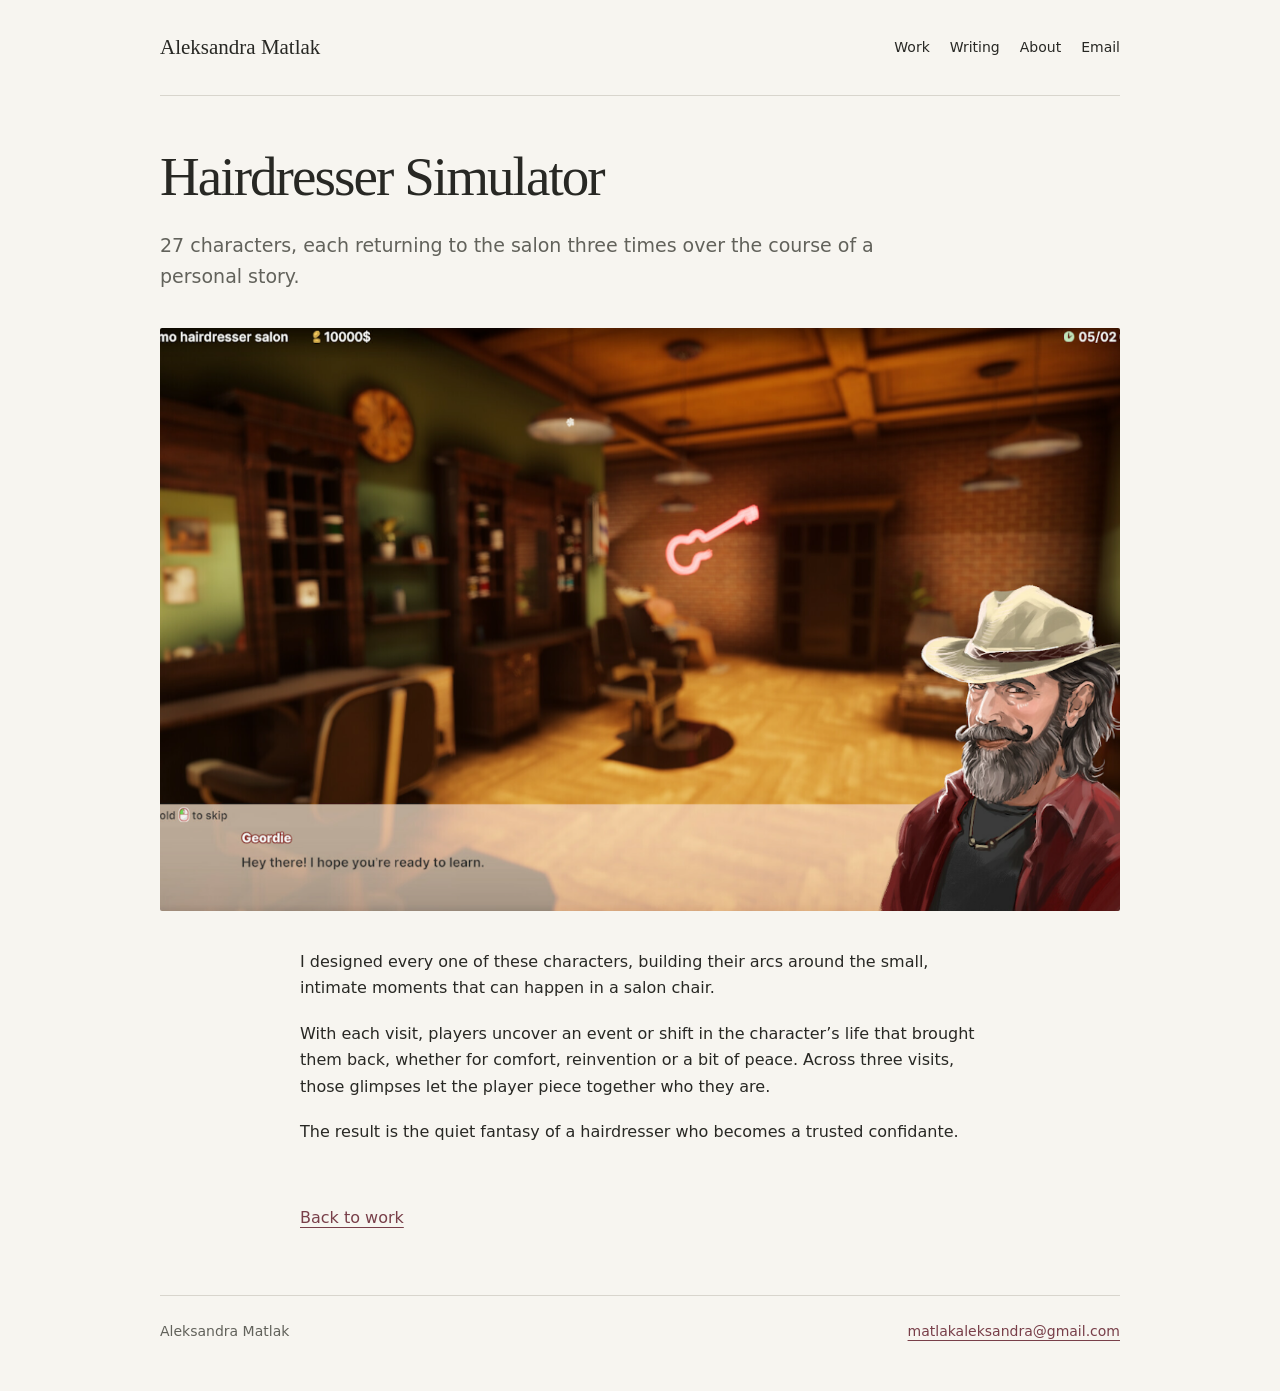
==== hairdresser-simulator.html @ a3fd0faa "Add files via upload" ====
<!doctype html>
<html lang="en">
<head>
<meta charset="utf-8">
<meta name="viewport" content="width=device-width, initial-scale=1">
<title>Hairdresser Simulator | Aleksandra Matlak</title>
<meta name="description" content="27 characters, each returning to the salon three times over the course of a personal story.">
<meta name="theme-color" content="#f7f5f0">
<meta name="google-site-verification" content="Sq1a5SdJUT8rtJiUaoS3WT-O1r0nAJLuoCb0HXONKi4">
<link rel="icon" href="assets/favicon.svg" type="image/svg+xml">
<link rel="stylesheet" href="styles.css">
</head>
<body>
<a class="skip-link" href="#main">Skip to content</a>
<div class="shell">
<header class="page-header"><a class="home-link" href="index.html">Aleksandra Matlak</a><nav class="nav" aria-label="Main"><a href="index.html#work">Work</a><a href="index.html#writing">Writing</a><a href="index.html#about">About</a><a href="mailto:matlakaleksandra@gmail.com">Email</a></nav></header>
<main id="main"><article class="article"><header><h1>Hairdresser Simulator</h1><p class="intro">27 characters, each returning to the salon three times over the course of a personal story.</p></header><figure class="wide-image"><img src="assets/geordiehairdresser.png" alt="A character conversation in Hairdresser Simulator"></figure><div class="prose">
<p>I designed every one of these characters, building their arcs around the small, intimate moments that can happen in a salon chair.</p>
<p>With each visit, players uncover an event or shift in the character’s life that brought them back, whether for comfort, reinvention or a bit of peace. Across three visits, those glimpses let the player piece together who they are.</p>
<p>The result is the quiet fantasy of a hairdresser who becomes a trusted confidante.</p>
<a class="back-link" href="index.html#work">Back to work</a></div></article></main>
<footer class="footer"><p>Aleksandra Matlak</p><a href="mailto:matlakaleksandra@gmail.com">matlakaleksandra@gmail.com</a></footer>
</div>
</body>
</html>
---- styles.css ----
/* Shared by every page. Change these colours to retheme the whole site. */
:root{--paper:#f7f5f0;--ink:#282824;--muted:#62625b;--accent:#783f49;--line:#d8d5cd;--serif:Georgia,'Times New Roman',serif;--sans:system-ui,-apple-system,BlinkMacSystemFont,'Segoe UI',sans-serif}
*{box-sizing:border-box}
html{scroll-padding-top:24px}
body{margin:0;background:var(--paper);color:var(--ink);font-family:var(--sans);font-size:16px;line-height:1.65;-webkit-font-smoothing:antialiased}
a{color:var(--accent);text-underline-offset:4px;text-decoration-thickness:1px}
a:hover{text-decoration-thickness:2px}
a:focus-visible,summary:focus-visible{outline:2px solid var(--accent);outline-offset:5px;border-radius:2px}
img{display:block;max-width:100%;height:auto}
p{margin:0 0 1.2em}
h1,h2,h3{line-height:1.2;font-weight:400;margin:0}
h1{font-family:var(--serif);font-size:clamp(38px,5.5vw,62px);letter-spacing:-.045em}
h2{font-size:21px;font-weight:600;letter-spacing:-.025em}
h3{font-size:19px;font-weight:600;letter-spacing:-.02em}
::selection{background:#e9d5d8;color:var(--ink)}
.shell{width:min(100% - 64px,960px);margin-inline:auto}
.skip-link{position:absolute;left:20px;top:-100px;padding:10px 16px;background:var(--paper);z-index:2}
.skip-link:focus{top:12px}
.masthead{padding-block:66px 38px;border-bottom:1px solid var(--line)}
.masthead .role{margin:10px 0 24px;font-size:18px;color:var(--muted)}
.nav{display:flex;gap:12px 28px;flex-wrap:wrap;align-items:center}
.nav a{text-decoration:none;color:var(--ink)}
.nav a:hover,.nav a[aria-current=page]{color:var(--accent);text-decoration:underline}
.home-section{padding-block:38px 0;scroll-margin-top:24px}
.home-section>h2{margin-bottom:10px}
.project{display:grid;grid-template-columns:minmax(0,1fr) 280px;gap:40px;padding-block:28px;border-bottom:1px solid var(--line);align-items:center}
.project h3{font-family:var(--serif);font-weight:400;font-size:29px;line-height:1.14;letter-spacing:-.025em}
.project h3 a{color:var(--ink);text-decoration:none}
.project h3 a:hover{color:var(--accent);text-decoration:underline}
.project p{margin:12px 0 0;max-width:48ch;color:var(--muted);font-size:16px;line-height:1.6}
.project img{width:100%;aspect-ratio:460/215;object-fit:cover;background:#ebe7df;border-radius:2px}
.sample-list{list-style:none;padding:0;margin:0}
.sample-list li{padding:22px 0;border-bottom:1px solid var(--line);display:grid;grid-template-columns:225px 1fr;gap:24px}
.sample-list a{font-family:var(--serif);font-size:25px;line-height:1.3}
.sample-list p{color:var(--muted);margin:0}
.about{padding-top:52px;padding-bottom:26px}
.about h2{margin-bottom:22px}
.about p{max-width:69ch}
.about .tools{color:var(--muted);font-size:15px}
.footer{border-top:1px solid var(--line);padding-block:24px 48px;display:flex;justify-content:space-between;gap:16px;flex-wrap:wrap;font-size:14px}
.footer p{margin:0;color:var(--muted)}
.page-header{padding-block:30px;border-bottom:1px solid var(--line);display:flex;justify-content:space-between;align-items:center;gap:20px;flex-wrap:wrap}
.page-header .home-link{font-family:var(--serif);font-size:21px;color:var(--ink);text-decoration:none}
.page-header .nav{font-size:14px;gap:20px}
.article{padding-block:48px 64px}
.article>header{max-width:760px;margin-bottom:36px}
.article h1{font-size:clamp(36px,5vw,55px);letter-spacing:-.035em}
.article .intro{font-size:19px;line-height:1.65;margin:20px 0 0;color:var(--muted);max-width:62ch}
.prose{max-width:680px;margin-inline:auto}
.prose h2{margin-block:38px 16px}
.prose h3{margin-block:28px 12px}
.prose li{margin-bottom:12px}
.prose ul,.prose ol{padding-left:24px}
.wide-image{margin:0 0 38px}
.wide-image img{width:100%;border-radius:2px}
.cover-image{max-width:680px;margin-inline:auto}
.cover-image img{width:100%}
figcaption{font-size:14px;color:var(--muted);margin-top:10px}
.actions{display:flex;flex-wrap:wrap;gap:16px 28px;margin-top:28px}
.sample-prose{font-family:var(--serif);font-size:21px;line-height:1.85;margin-block:36px}
.sample-prose p{margin-bottom:1em}
.back-link{display:inline-block;margin-top:40px}
.diagram{margin:28px 0 40px}
.diagram a{display:block}
.diagram img{width:100%;background:#f5f0e8}
.entity-grid{display:grid;grid-template-columns:1fr 1fr;gap:26px;margin-block:24px}
.entity-name{font-weight:600;margin-bottom:4px}
.entity-role{font-size:14px;color:var(--muted);margin-bottom:8px}
.entity-desc{margin:0}
.quest-steps{padding-left:24px}
.quest-step{padding-left:6px;margin-bottom:22px}
.quest-step p{margin:0}
@media(max-width:650px){
 .shell{width:calc(100% - 40px)}
 .masthead{padding-top:38px;padding-bottom:28px}
 .masthead .role{font-size:16px}
 .nav{gap:12px 23px}
 .project{grid-template-columns:1fr;gap:18px;padding-block:26px}
 .project h3{font-size:28px}
 .project img{max-width:460px}
 .sample-list li{grid-template-columns:1fr;gap:8px}
 .home-section{padding-top:30px}
 .page-header{align-items:flex-start;padding-block:22px;gap:14px}
 .page-header .nav{gap:18px}
 .article{padding-top:32px}
 .article .intro{font-size:17px}
 .entity-grid{grid-template-columns:1fr}
 .sample-prose{font-size:20px}
}
@media(prefers-reduced-motion:no-preference){a{transition:color .12s ease}}
@media print{body{background:white;color:black}.nav,.skip-link,.footer,.back-link{display:none}.shell{width:100%;max-width:none}.article{padding:0}a{color:inherit}.project,.diagram,figure{break-inside:avoid}}
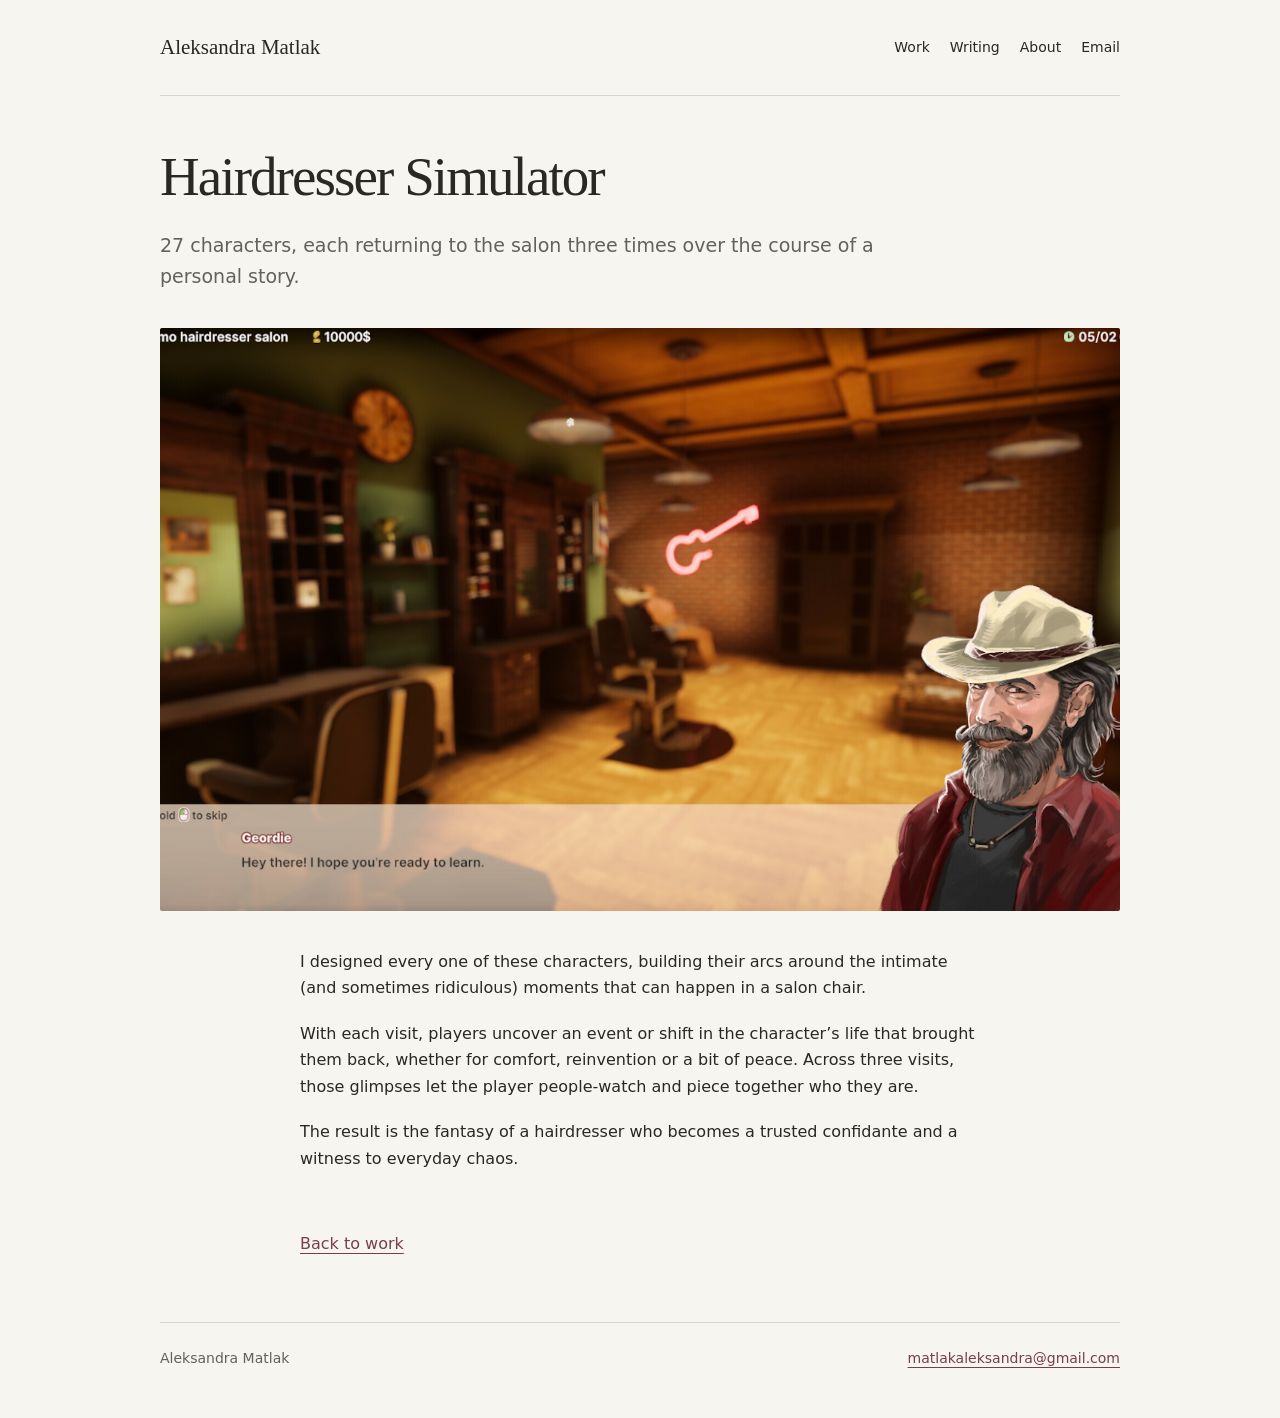
==== commit 32e44237: "Update hairdresser-simulator.html" ====
--- a/hairdresser-simulator.html
+++ b/hairdresser-simulator.html
@@ -15,9 +15,9 @@
 <div class="shell">
 <header class="page-header"><a class="home-link" href="index.html">Aleksandra Matlak</a><nav class="nav" aria-label="Main"><a href="index.html#work">Work</a><a href="index.html#writing">Writing</a><a href="index.html#about">About</a><a href="mailto:matlakaleksandra@gmail.com">Email</a></nav></header>
 <main id="main"><article class="article"><header><h1>Hairdresser Simulator</h1><p class="intro">27 characters, each returning to the salon three times over the course of a personal story.</p></header><figure class="wide-image"><img src="assets/geordiehairdresser.png" alt="A character conversation in Hairdresser Simulator"></figure><div class="prose">
-<p>I designed every one of these characters, building their arcs around the small, intimate moments that can happen in a salon chair.</p>
-<p>With each visit, players uncover an event or shift in the character’s life that brought them back, whether for comfort, reinvention or a bit of peace. Across three visits, those glimpses let the player piece together who they are.</p>
-<p>The result is the quiet fantasy of a hairdresser who becomes a trusted confidante.</p>
+<p>I designed every one of these characters, building their arcs around the intimate (and sometimes ridiculous) moments that can happen in a salon chair.</p>
+<p>With each visit, players uncover an event or shift in the character’s life that brought them back, whether for comfort, reinvention or a bit of peace. Across three visits, those glimpses let the player people-watch and piece together who they are.</p>
+<p>The result is the fantasy of a hairdresser who becomes a trusted confidante and a witness to everyday chaos.</p>
 <a class="back-link" href="index.html#work">Back to work</a></div></article></main>
 <footer class="footer"><p>Aleksandra Matlak</p><a href="mailto:matlakaleksandra@gmail.com">matlakaleksandra@gmail.com</a></footer>
 </div>
